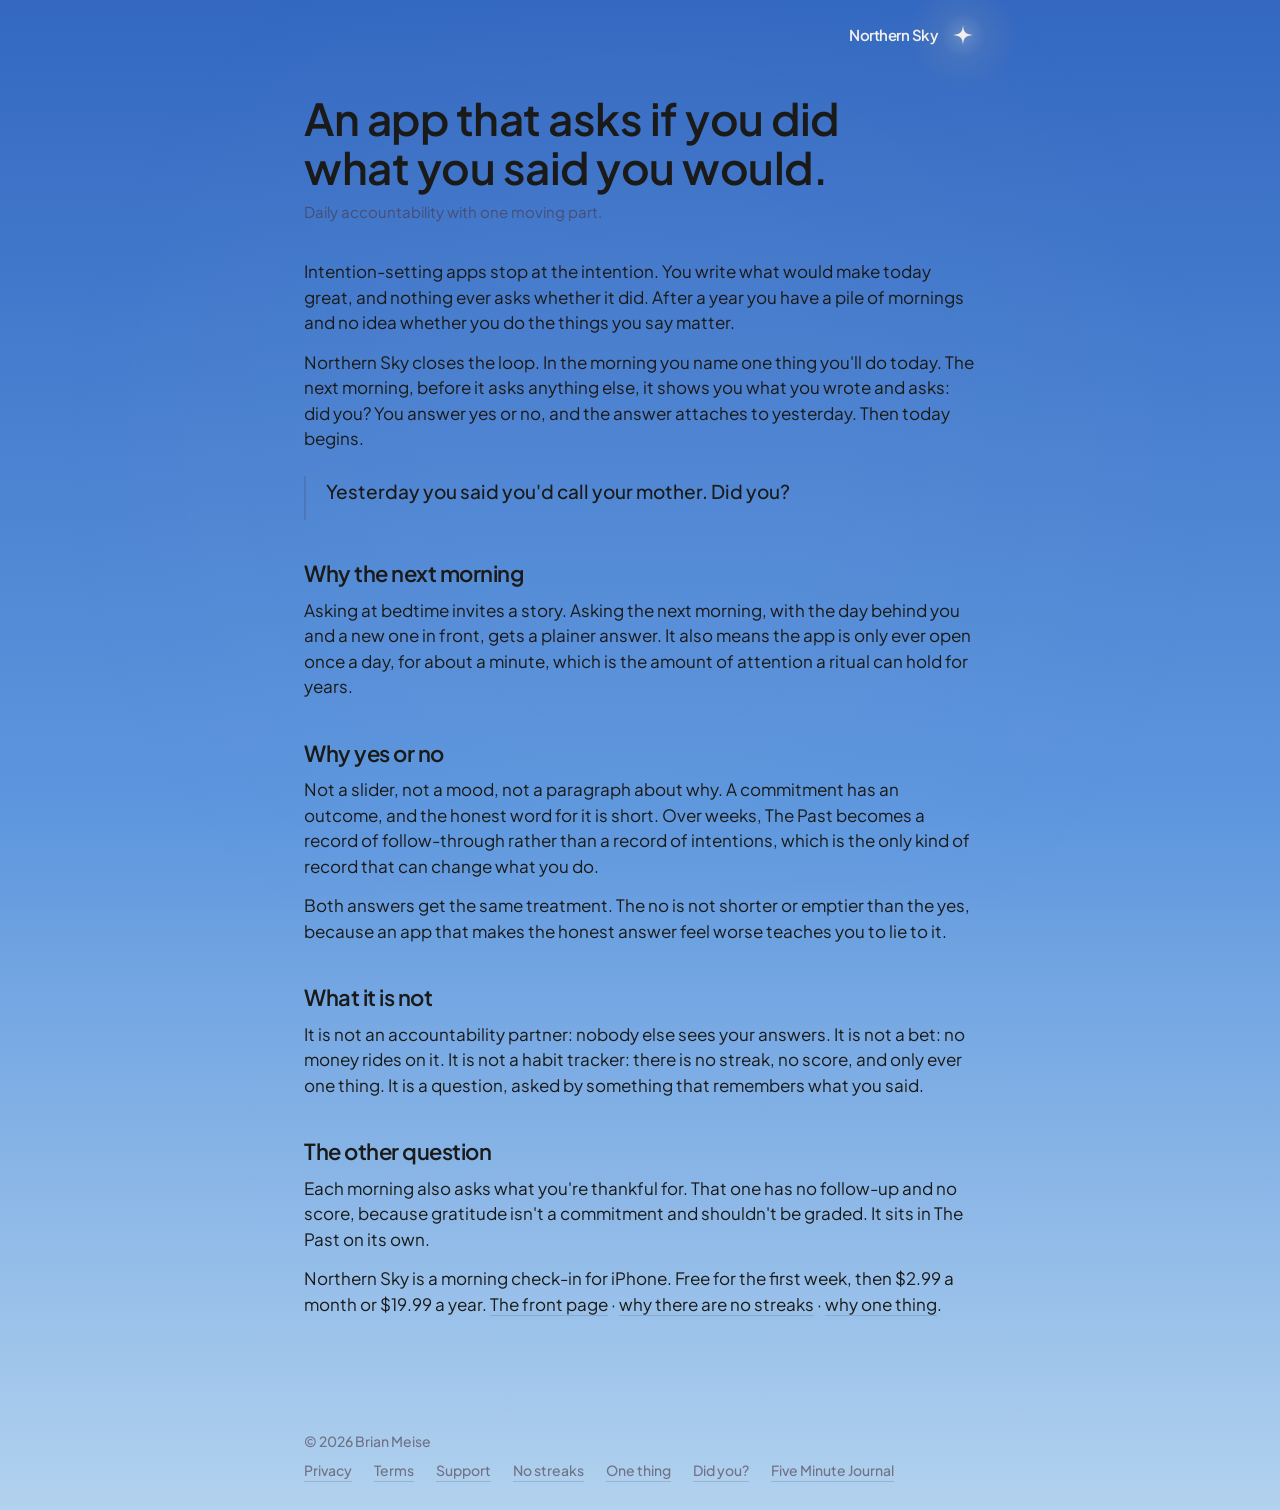
==== did-you.html @ 5e43bb33 "Add the four search pages, and link every page from every footer The pages from the 2026-09-06 lands" ====
<!DOCTYPE html>
<html lang="en">
<head>
<meta charset="utf-8">
<meta name="viewport" content="width=device-width, initial-scale=1, viewport-fit=cover">
<title>An app that asks if you did what you said you would</title>
<meta name="description" content="Northern Sky is a daily accountability app with one mechanism: you name one thing in the morning, and the next morning it asks whether you did it. No streaks, no partner, no stakes.">
<link rel="canonical" href="https://northernsky.app/did-you">
<meta property="og:title" content="An app that asks if you did what you said you would">
<meta property="og:description" content="Name one thing in the morning. The next morning, it asks whether you did it.">
<meta property="og:type" content="article">
<meta property="og:url" content="https://northernsky.app/did-you">
<meta name="apple-itunes-app" content="app-id=6809014456">
<meta name="theme-color" content="#2F63BE">
<link rel="icon" href="img/favicon.svg" type="image/svg+xml">
<link rel="icon" href="img/favicon-32.png" sizes="32x32" type="image/png">
<link rel="apple-touch-icon" href="img/apple-touch-icon.png">
<link rel="preconnect" href="https://fonts.googleapis.com">
<link rel="preconnect" href="https://fonts.gstatic.com" crossorigin>
<link href="https://fonts.googleapis.com/css2?family=Plus+Jakarta+Sans:wght@400;500;600&display=swap" rel="stylesheet">
<link rel="stylesheet" href="site.css">
</head>
<body>
<div class="breath" aria-hidden="true"></div>

<header>
  <div class="wrap">
    <a class="mark" href="./" aria-label="Northern Sky">
        <span class="word" aria-hidden="true">Northern Sky</span>
        <span class="polaris" aria-hidden="true">
          <i class="glow"></i>
          <svg viewBox="0 0 64 64"><path d="M32 8 C33.8 24.8 36.8 29 56 32 C36.8 35 33.8 39.2 32 56 C30.2 39.2 27.2 35 8 32 C27.2 29 30.2 24.8 32 8 Z" fill="currentColor"/></svg>
        </span>
      </a>
  </div>
</header>

<main class="doc">
  <div class="wrap">
    <h1>An app that asks if you did what you said you would.</h1>
    <p class="updated">Daily accountability with one moving part.</p>

    <p>Intention-setting apps stop at the intention. You write what would make today great, and nothing ever asks whether it did. After a year you have a pile of mornings and no idea whether you do the things you say matter.</p>

    <p>Northern Sky closes the loop. In the morning you name one thing you'll do today. The next morning, before it asks anything else, it shows you what you wrote and asks: did you? You answer yes or no, and the answer attaches to yesterday. Then today begins.</p>

    <div class="short"><p>Yesterday you said you'd call your mother. Did you?</p></div>

    <h2>Why the next morning</h2>

    <p>Asking at bedtime invites a story. Asking the next morning, with the day behind you and a new one in front, gets a plainer answer. It also means the app is only ever open once a day, for about a minute, which is the amount of attention a ritual can hold for years.</p>

    <h2>Why yes or no</h2>

    <p>Not a slider, not a mood, not a paragraph about why. A commitment has an outcome, and the honest word for it is short. Over weeks, The Past becomes a record of follow-through rather than a record of intentions, which is the only kind of record that can change what you do.</p>

    <p>Both answers get the same treatment. The no is not shorter or emptier than the yes, because an app that makes the honest answer feel worse teaches you to lie to it.</p>

    <h2>What it is not</h2>

    <p>It is not an accountability partner: nobody else sees your answers. It is not a bet: no money rides on it. It is not a habit tracker: there is no streak, no score, and only ever one thing. It is a question, asked by something that remembers what you said.</p>

    <h2>The other question</h2>

    <p>Each morning also asks what you're thankful for. That one has no follow-up and no score, because gratitude isn't a commitment and shouldn't be graded. It sits in The Past on its own.</p>

    <p>Northern Sky is a morning check-in for iPhone. Free for the first week, then $2.99 a month or $19.99 a year. <a href="./">The front page</a> · <a href="without-streaks">why there are no streaks</a> · <a href="one-thing">why one thing</a>.</p>
  </div>
</main>

<footer>
  <div class="wrap">
    <span>© 2026 Brian Meise</span>
    <nav>
      <a href="privacy">Privacy</a>
      <a href="terms">Terms</a>
      <a href="support">Support</a>
      <a href="without-streaks">No streaks</a>
      <a href="one-thing">One thing</a>
      <a href="did-you">Did you?</a>
      <a href="five-minute-journal-alternative">Five Minute Journal</a>
    </nav>
  </div>
</footer>

<script data-goatcounter="https://northernsky.goatcounter.com/count" async src="//gc.zgo.at/count.js"></script>
</body>
</html>
---- site.css ----
/* northernsky.app — the day sky from the app's Daybreak system, C2 Deep (ruled 2026-09-06).
   Values mirror src/lib/tokens.ts in the app repo (daybreak.stations.day and .predawn,
   daybreak.breath, color.*, font). Change them there first. The day station is a light
   station, so the ink is the day set and the pill is ink with white text. */
:root{
  --sky-top:#2F63BE;                     /* daybreak.stations.day.sky.stops[0] — overhead */
  --sky-mid:#5E97DE;                     /* stops[1] — the band the words sit in */
  --sky-low:#B9D7F0;                     /* stops[2] — the horizon */
  --sun:#FFDE7C;                         /* day.sky.sun.color */
  --sun-rim:rgb(255 245 214 / 45%);      /* day.sky.sun.rim at 45% — the edge goes through cream, never grey */
  --sun-out:rgb(255 245 214 / 0);
  --night-top:#121A48;                   /* daybreak.stations.predawn.sky.stops — the dawn layer of the wake */
  --night-mid:#1F2C74;
  --night-low:#3C4E9E;
  --deep-top:#080C24;                    /* predawn pulled toward black — the page's own, where the wake starts */
  --deep-mid:#101743;
  --deep-low:#222D6E;
  --star:#F3F0EB;                        /* inkOnDark — the stars belong to the night layer */
  --star-warm:#FFF3D6;                   /* a few stars carry the slight yellow the brand brief allows */
  --ink:#1A1A18;                         /* ink */
  --ink-muted:rgb(74 52 64 / 60%);       /* inkMuted */
  --line:rgb(74 52 64 / 18%);            /* line */
  --placeholder:rgb(74 52 64 / 35%);     /* placeholder */
  --raised:#FFFFFF;                      /* surfaceRaised */
  --ink-inverse:#FBFAF8;                 /* inkInverse — white on the ink pill */
  --font:'Plus Jakarta Sans',system-ui,-apple-system,sans-serif;
  --tracking:-0.5px;                     /* font.displayTracking */
  --hand-font:'Caveat','Bradley Hand','Segoe Print',cursive; /* the margin note only — the one place off the family, so it reads as written on the page, not set by it */
  --hand-ink:rgb(26 26 24 / 78%);        /* ink at an alpha: a pen, not a label */
  --breath-dur:46s;                      /* daybreak.breath.duration */
}
*{box-sizing:border-box}
/* Nothing may scroll sideways. The mark's glow spills past the right edge of a phone, and iOS
   Safari lets a finger scroll into anything that overflows unless the overflow is clipped on
   both html and body — `hidden` on body alone is not honoured there. `clip` is the modern
   value (iOS 16+); `hidden` stays as the fallback and the later line wins where clip exists. */
html{-webkit-text-size-adjust:100%;background:var(--sky-mid);overflow-x:hidden;overflow-x:clip}
body{
  margin:0;min-height:100svh;
  background:linear-gradient(to bottom,var(--sky-top) -6%,var(--sky-mid) 54%,var(--sky-low) 104%);color:var(--ink);
  font-family:var(--font);font-weight:500;font-size:17px;line-height:1.5;
  -webkit-font-smoothing:antialiased;overflow-x:hidden;overflow-x:clip;
}
a{color:inherit}

/* ---------- the sky ----------
   Transform and opacity only, like the app. Layers crossfade on opacity and drift on a
   transform; nothing animates a gradient, a size, or a position. The stops are the app's
   day station; the sun is a radial whose centre sits below the frame, drawn with the ramp
   DaybreakGround and the icon draw: the core, the rim at 34%, nothing at 72%.

   The landing page wakes on load (body.wake): it opens on a deep night with the stars out,
   the night thins into predawn, predawn thins into the day, the sun rises at the horizon,
   the stars dim to a faint twinkle that stays, Polaris blooms high right, the wordmark
   resolves letter by letter, then the page rises. Afterwards the twinkle, the sun's drift,
   the glow's pulse and the breath never stop. Under reduced motion every intro is skipped
   and the page sits at rest, in daylight with the faint stars. */
.sky{position:fixed;inset:0;overflow:hidden;pointer-events:none;z-index:0}
.sky .layer{position:absolute;inset:0}
.day{background:linear-gradient(to bottom,var(--sky-top) -6%,var(--sky-mid) 54%,var(--sky-low) 104%)}
.horizon{
  background:radial-gradient(circle 72vmax at 50% 106%,var(--sun) 0%,var(--sun-rim) 34%,var(--sun-out) 72%);
  animation:horizon-drift 52s ease-in-out 3.3s infinite alternate;
}
.wake .horizon{animation:appear 2.6s ease .9s both,horizon-drift 52s ease-in-out 3.3s infinite alternate}
@keyframes appear{from{opacity:0}}
@keyframes horizon-drift{from{transform:translate3d(0,0,0) scale(1)}to{transform:translate3d(-3vw,-2vh,0) scale(1.06)}}
/* The two skies before the day, stacked on top of it and gone at rest. `dawn` is the app's
   predawn station with its own first warmth below the horizon (predawn.sky.sun at strength
   .65: core → mid at 28% → rim at 54% → nothing at 76%); `night` is that sky before any
   warmth, deeper still. The wake thins the night into the dawn, then the dawn into the day,
   so the page starts dark and only gets lighter. */
.dawn{
  opacity:0;
  background:
    radial-gradient(circle 38vmax at 50% 124%,rgb(240 158 90 / 65%) 0%,rgb(176 98 138 / 55%) 28%,rgb(90 76 152 / 27%) 54%,rgb(90 76 152 / 0) 76%),
    linear-gradient(to bottom,var(--night-top) -6%,var(--night-mid) 54%,var(--night-low) 104%);
}
.night{opacity:0;background:linear-gradient(to bottom,var(--deep-top) -6%,var(--deep-mid) 54%,var(--deep-low) 104%)}
.wake .night{animation:settle 2.4s ease-in-out .2s both}
.wake .dawn{animation:settle 3.2s ease-in-out 1.6s both}
@keyframes settle{from{opacity:1}to{opacity:0}}

/* Stars: each one owns its position, size, base brightness, wake delay and twinkle period
   (set as custom properties by the script). Wake is opacity+scale from nothing; twinkle
   takes over the instant wake ends. The field is at full strength on the night and dims
   with it, but never goes out: a faint twinkle stays on the day sky. */
.stars{position:absolute;inset:0;opacity:.4}
.wake .stars{animation:starsdim 2.6s ease 2.2s both}
@keyframes starsdim{from{opacity:1}to{opacity:.4}}
.star{
  position:absolute;left:var(--x);top:var(--y);width:var(--s);height:var(--s);border-radius:50%;
  background:var(--star);opacity:var(--o);will-change:opacity,transform;
  animation:twinkle var(--t) ease-in-out var(--d2) infinite alternate;
}
.wake .star{animation:wake 1.4s cubic-bezier(.2,.7,.2,1) var(--d) both,twinkle var(--t) ease-in-out var(--d2) infinite alternate}
.star.bright{box-shadow:0 0 6px 1px rgb(243 240 235 / 45%)}
.star.warm{background:var(--star-warm)}
@keyframes wake{from{opacity:0;transform:scale(.3)}to{opacity:var(--o);transform:scale(1)}}
@keyframes twinkle{from{opacity:var(--o)}to{opacity:calc(var(--o) * .22)}}

/* The breath: a barely-lighter disc of the ground, drifting on a transform so
   a held page never reads frozen. Transform and opacity only. */
.breath{position:fixed;inset:0;overflow:hidden;pointer-events:none;z-index:0}
.breath::before{
  content:"";position:absolute;left:50%;top:50%;
  width:95vmax;height:95vmax;margin:-47.5vmax 0 0 -47.5vmax;border-radius:50%;
  background:radial-gradient(circle,rgb(255 255 255 / 5%) 0 22%,rgb(255 255 255 / 0) 70%);
  opacity:.55;
  animation:breath var(--breath-dur) ease-in-out infinite alternate;
}
@keyframes breath{
  from{transform:translate3d(0,0,0) scale(1)}
  to{transform:translate3d(6vw,-5vh,0) scale(1.12)}
}
@media (prefers-reduced-motion:reduce){
  .breath::before,.night,.dawn,.horizon,.stars,.star,.polaris svg,.glow,.word span,.rise{animation:none !important}
}

/* ---------- shared chrome ---------- */
.wrap{position:relative;z-index:1;width:100%;max-width:720px;margin:0 auto;padding:0 24px}
/* The mark sits high right, where the star sits on the icon: wordmark, then Polaris with a
   warm glow behind it. The glow blooms on the landing page and then breathes; on the other
   pages it simply rests. */
header{padding:22px 0}
header .wrap{display:flex;justify-content:flex-end}
.mark{display:inline-flex;align-items:center;gap:12px;text-decoration:none;color:var(--star);font-weight:600;font-size:15px;letter-spacing:var(--tracking)} /* the whole mark is white on every sky */
.word{display:inline-flex}
.word span{display:inline-block;white-space:pre}
.wake .word span{animation:resolve .7s cubic-bezier(.2,.7,.2,1) calc(2.35s + var(--i) * 45ms) both}
@keyframes resolve{from{opacity:0;transform:translate3d(0,5px,0)}}
.polaris{position:relative;width:26px;height:26px;display:grid;place-items:center}
.polaris svg{position:relative;width:26px;height:26px;display:block}
.wake .polaris svg{animation:bloom 1.5s cubic-bezier(.2,.7,.2,1) 1.7s both}
@keyframes bloom{from{opacity:0;transform:scale(.4)}}
.glow{position:absolute;left:50%;top:50%;width:120px;height:120px;margin:-60px 0 0 -60px;border-radius:50%;
  background:radial-gradient(circle,rgb(255 244 214 / 42%) 0%,rgb(245 206 140 / 13%) 26%,rgb(245 206 140 / 0) 66%);
  opacity:.55;animation:pulse 7s ease-in-out 4.3s infinite alternate}
.wake .glow{animation:flare 2.6s ease 1.7s both,pulse 7s ease-in-out 4.3s infinite alternate}
@keyframes flare{0%{opacity:0;transform:scale(.3)}55%{opacity:.85;transform:scale(1.25)}100%{opacity:.55;transform:scale(1)}}
@keyframes pulse{from{opacity:.55;transform:scale(1)}to{opacity:.78;transform:scale(1.1)}}
footer{padding:28px 0 max(28px,env(safe-area-inset-bottom));font-size:14px;color:var(--ink-muted)}
footer .wrap{display:flex;flex-wrap:wrap;gap:8px 22px;align-items:center;justify-content:space-between}
footer nav{display:flex;gap:22px;flex-wrap:wrap}
footer a{color:var(--ink-muted);text-decoration:none;border-bottom:1px solid var(--line)}
footer a:hover{color:var(--ink);border-color:var(--ink)}

/* ---------- the landing page: everything above the fold ---------- */
.shell{position:relative;z-index:1;min-height:100svh;display:flex;flex-direction:column;overflow-x:clip}
/* The page follows the star up: each block carries its own --i. At rest it is simply there. */
.wake .rise{animation:rise 1s cubic-bezier(.2,.7,.2,1) calc(3.4s + var(--i) * 150ms) both}
@keyframes rise{from{opacity:0;transform:translate3d(0,14px,0)}}
.hero{flex:1;display:flex;align-items:center}
.hero .wrap{max-width:640px;text-align:center;padding-top:16px;padding-bottom:32px}
.eyebrow{margin:0 0 18px;font-size:15px;color:var(--ink-muted)}
h1{
  font-weight:600;letter-spacing:var(--tracking);line-height:1.12;text-wrap:balance;
  font-size:clamp(34px,7.2vw,52px);margin:0 0 18px;
}
/* The lede is two questions, one per line, and the block is exactly as wide as the longer
   one so its right edge is the end of the first question. That is what the arrow points at. */
.lede{position:relative;width:fit-content;margin:0 auto 34px;max-width:32em;font-size:clamp(17px,2.2vw,19px);line-height:1.45;color:var(--ink)}
.q{margin:0;text-wrap:balance}
/* The morning-after line is not a third question. It is a note in the margin, in a hand,
   below and to the right, with a drawn arrow curling up past the second question to the
   end of the first. Ink at an alpha so it sits under the questions; the rotation is on an
   inner span so the rise animation's transform never fights it. */
.hand{margin:12px 0 0;text-align:right;font:500 clamp(20px,2.5vw,23px)/1.1 var(--hand-font);color:var(--hand-ink);letter-spacing:0}
.hand span{display:inline-block;transform:rotate(-2.5deg) translate3d(6px,0,0)}
.arrow{position:absolute;right:-25px;top:4px;width:44px;height:60px;fill:none;stroke:var(--hand-ink);stroke-width:2;stroke-linecap:round;stroke-linejoin:round}

/* One pill: field and button. Controls on a dark station are white with ink. */
.capture{margin:0 auto;max-width:460px}
.row{
  display:flex;gap:8px;padding:6px;border-radius:999px;
  background:var(--raised);border:1px solid var(--line);
}
.row input{
  flex:1;min-width:0;height:44px;padding:0 18px;border:0;border-radius:999px;
  background:transparent;color:var(--ink);font:inherit;font-size:17px; /* never below 16px on iOS */
  outline:none;
}
.row input::placeholder{color:var(--placeholder)}
.row input:focus-visible{box-shadow:inset 0 0 0 1.5px var(--line)}
.pill{
  height:44px;padding:0 22px;border:0;border-radius:999px;white-space:nowrap;
  background:var(--ink);color:var(--ink-inverse);font:inherit;font-weight:600;font-size:16px;
  cursor:pointer;transition:opacity .2s ease,transform .2s ease;
}
.pill:hover{opacity:.92}
.pill:active{transform:scale(.98)}
.pill[disabled]{opacity:.6;cursor:default}
.hp{position:absolute;left:-9999px;width:1px;height:1px;opacity:0}
.note{margin:14px 0 0;font-size:14px;line-height:1.45;color:var(--ink-muted)}
.note[data-state="done"]{color:var(--ink)}
/* Narrow screens: two stacked pills, same width, same height — the dark field over the white
   button, the way the app stacks its yesterday answers. flex:none matters: in a column, flex:1's
   zero basis beats the height and the field collapses to its text. */
@media (max-width:480px){
  .row{flex-direction:column;gap:10px;padding:0;background:transparent;border:0;border-radius:0}
  .row input{flex:none;width:100%;height:48px;text-align:center;border:1px solid var(--line);background:var(--raised)}
  .row input:focus-visible{box-shadow:none;border-color:var(--ink-muted)}
  .pill{width:100%;height:48px}
}
@media (prefers-reduced-motion:reduce){.pill{transition:none}}

/* ---------- documents: privacy, terms, support ---------- */
.doc{padding:24px 0 72px}
.doc h1{font-size:clamp(32px,6vw,44px);margin:0 0 8px}
.doc .updated{color:var(--ink-muted);font-size:15px;margin:0 0 36px}
.doc h2{font-weight:600;font-size:22px;letter-spacing:var(--tracking);line-height:1.25;margin:40px 0 10px}
.doc h3{font-weight:600;font-size:17px;margin:26px 0 8px}
.doc p,.doc li{margin:0 0 14px;font-weight:400;color:var(--ink)}
.doc li{margin-bottom:10px}
.doc ul{padding-left:20px;margin:0 0 14px}
.doc strong{font-weight:600}
.doc a{color:var(--ink);text-decoration:none;border-bottom:1px solid var(--line)}
.doc a:hover{border-color:var(--ink)}
.doc .short{padding:2px 0 2px 20px;border-left:2px solid var(--line);margin:24px 0}
.doc .short p{font-weight:500;font-size:19px;line-height:1.4}
.doc .addr{font-size:22px;font-weight:600;letter-spacing:var(--tracking);margin:0 0 6px}
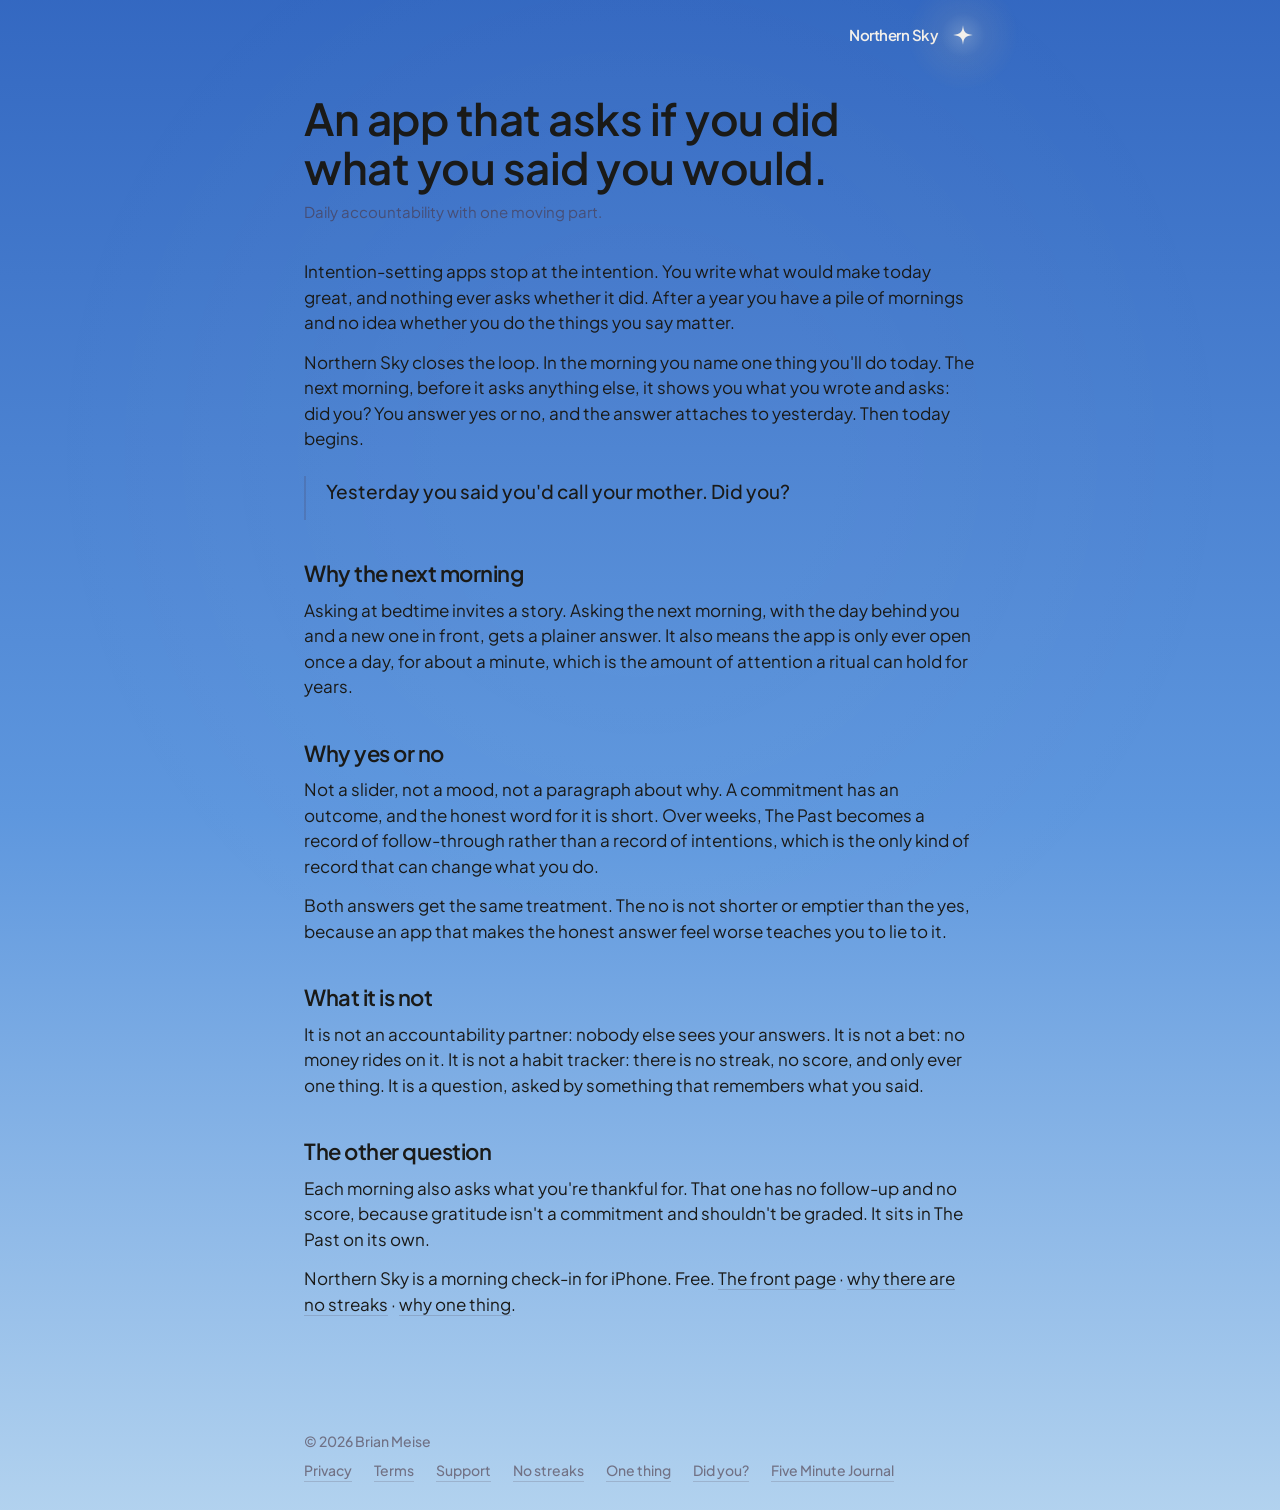
==== commit d23307de: "Say the app is free and local: privacy, terms, support and the search pages The app went free with n" ====
--- a/did-you.html
+++ b/did-you.html
@@ -64,7 +64,7 @@
 
     <p>Each morning also asks what you're thankful for. That one has no follow-up and no score, because gratitude isn't a commitment and shouldn't be graded. It sits in The Past on its own.</p>
 
-    <p>Northern Sky is a morning check-in for iPhone. Free for the first week, then $2.99 a month or $19.99 a year. <a href="./">The front page</a> · <a href="without-streaks">why there are no streaks</a> · <a href="one-thing">why one thing</a>.</p>
+    <p>Northern Sky is a morning check-in for iPhone. Free. <a href="./">The front page</a> · <a href="without-streaks">why there are no streaks</a> · <a href="one-thing">why one thing</a>.</p>
   </div>
 </main>
 
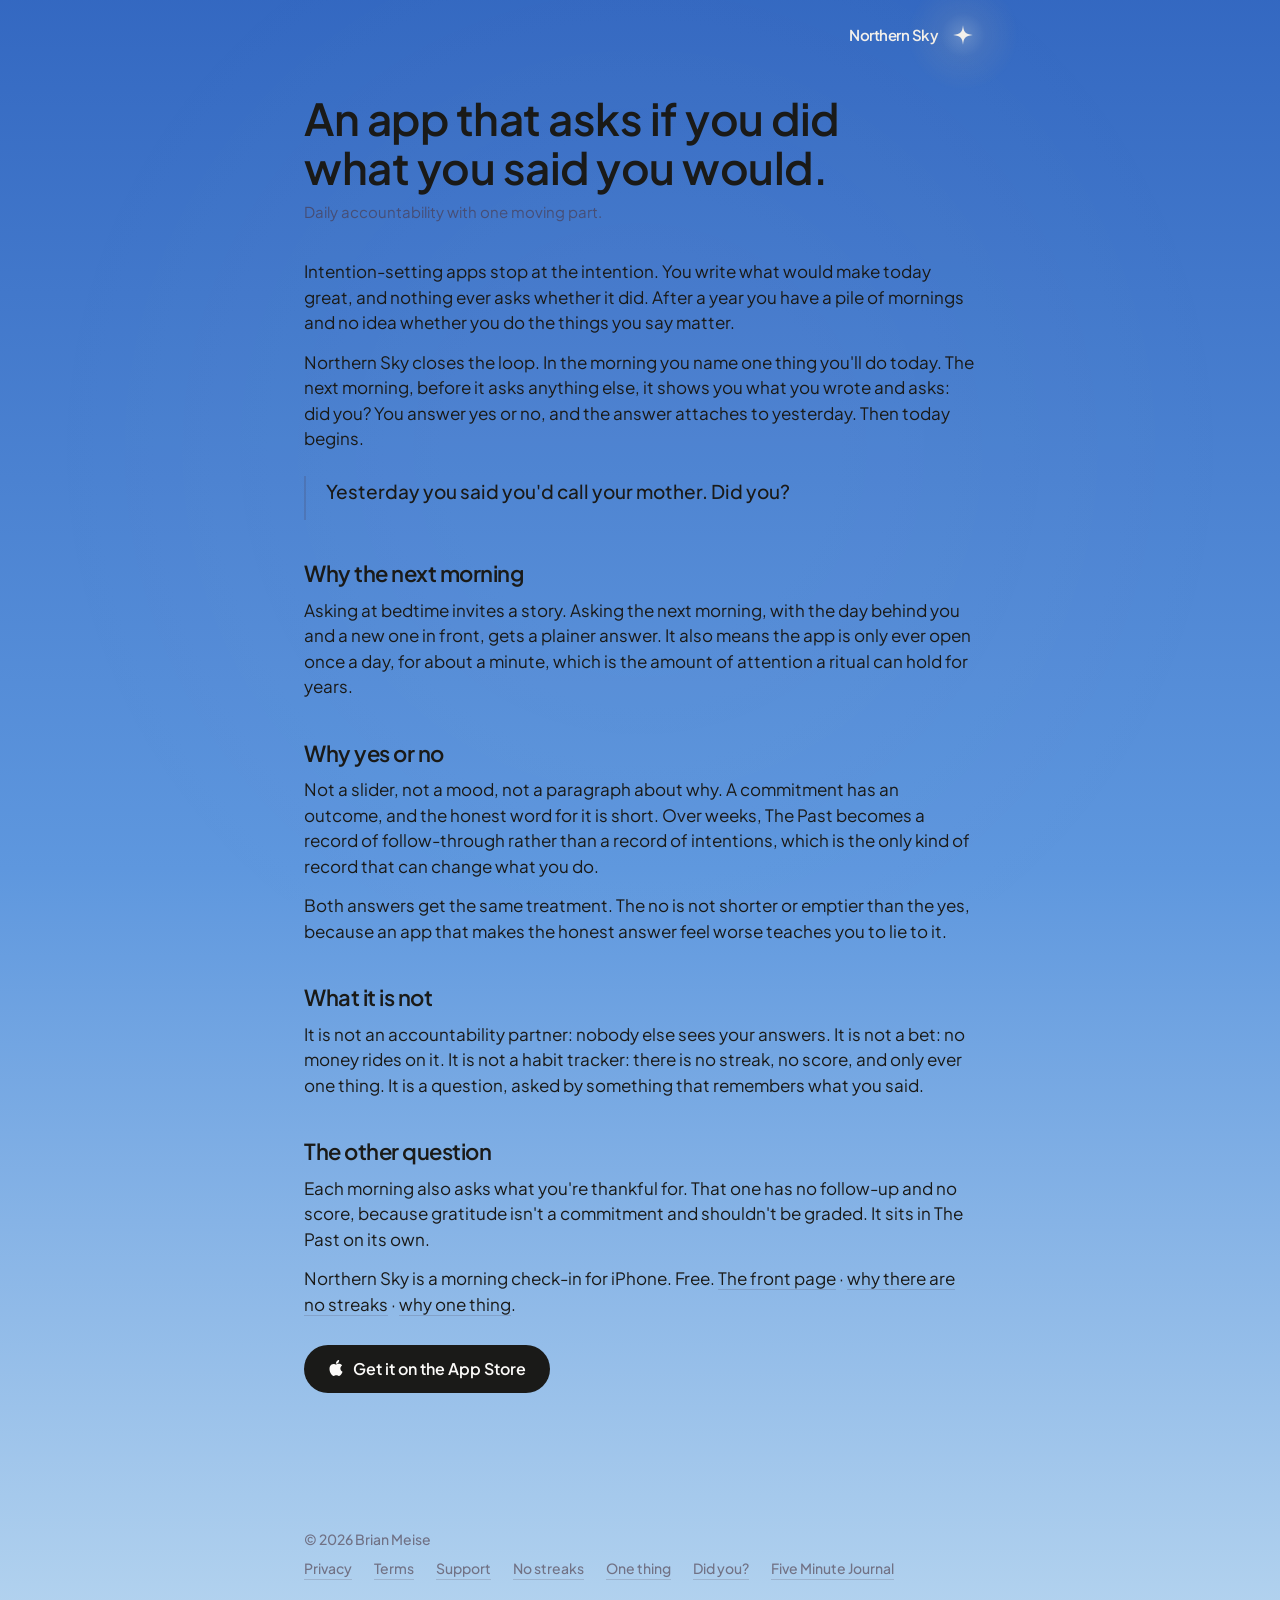
==== commit c87a40b0: "Swap the waitlist for the App Store link, on the front page and the search pages Northern Sky went l" ====
--- a/did-you.html
+++ b/did-you.html
@@ -65,6 +65,14 @@
     <p>Each morning also asks what you're thankful for. That one has no follow-up and no score, because gratitude isn't a commitment and shouldn't be graded. It sits in The Past on its own.</p>
 
     <p>Northern Sky is a morning check-in for iPhone. Free. <a href="./">The front page</a> · <a href="without-streaks">why there are no streaks</a> · <a href="one-thing">why one thing</a>.</p>
+
+    <div class="get">
+      <a class="cta" data-store-link data-goatcounter-click="cta-appstore"
+         href="https://apps.apple.com/app/apple-store/id6809014456?pt=129208576&amp;ct=website&amp;mt=8">
+        <svg width="16" height="16" viewBox="0 0 24 24" fill="currentColor" aria-hidden="true"><path d="M12.152 6.896c-.948 0-2.415-1.078-3.96-1.04-2.04.027-3.91 1.183-4.961 3.014-2.117 3.675-.546 9.103 1.519 12.09 1.013 1.454 2.208 3.09 3.792 3.039 1.52-.065 2.09-.987 3.935-.987 1.831 0 2.35.987 3.96.948 1.637-.026 2.676-1.48 3.676-2.948 1.156-1.688 1.636-3.325 1.662-3.415-.039-.013-3.182-1.221-3.22-4.857-.026-3.04 2.48-4.494 2.597-4.559-1.429-2.09-3.623-2.324-4.39-2.376-2-.156-3.675 1.09-4.61 1.09zm3.24-2.916c.83-1.014 1.404-2.42 1.25-3.822-1.207.049-2.664.805-3.523 1.816-.771.9-1.443 2.34-1.264 3.72 1.35.104 2.723-.688 3.537-1.714z"/></svg>
+        Get it on the App Store
+      </a>
+    </div>
   </div>
 </main>
 
@@ -83,6 +91,7 @@
   </div>
 </footer>
 
+<script src="store.js"></script>
 <script data-goatcounter="https://northernsky.goatcounter.com/count" async src="//gc.zgo.at/count.js"></script>
 </body>
 </html>
--- a/site.css
+++ b/site.css
@@ -169,40 +169,22 @@
 .hand span{display:inline-block;transform:rotate(-2.5deg) translate3d(6px,0,0)}
 .arrow{position:absolute;right:-25px;top:4px;width:44px;height:60px;fill:none;stroke:var(--hand-ink);stroke-width:2;stroke-linecap:round;stroke-linejoin:round}
 
-/* One pill: field and button. Controls on a dark station are white with ink. */
-.capture{margin:0 auto;max-width:460px}
-.row{
-  display:flex;gap:8px;padding:6px;border-radius:999px;
-  background:var(--raised);border:1px solid var(--line);
-}
-.row input{
-  flex:1;min-width:0;height:44px;padding:0 18px;border:0;border-radius:999px;
-  background:transparent;color:var(--ink);font:inherit;font-size:17px; /* never below 16px on iOS */
-  outline:none;
-}
-.row input::placeholder{color:var(--placeholder)}
-.row input:focus-visible{box-shadow:inset 0 0 0 1.5px var(--line)}
-.pill{
-  height:44px;padding:0 22px;border:0;border-radius:999px;white-space:nowrap;
-  background:var(--ink);color:var(--ink-inverse);font:inherit;font-weight:600;font-size:16px;
-  cursor:pointer;transition:opacity .2s ease,transform .2s ease;
-}
-.pill:hover{opacity:.92}
-.pill:active{transform:scale(.98)}
-.pill[disabled]{opacity:.6;cursor:default}
-.hp{position:absolute;left:-9999px;width:1px;height:1px;opacity:0}
+/* The one ask: the App Store link, the same ink pill with white text the email form's button
+   was (it replaced the form at launch, 2026-09-30), with Apple's mark in front. The rise sits
+   on the .get wrapper, never on the link, so the press's transform has nothing to fight. */
+.get{margin:0 auto}
+.cta{
+  display:inline-flex;align-items:center;justify-content:center;gap:9px;
+  height:48px;padding:0 24px;border-radius:999px;white-space:nowrap;text-decoration:none;
+  background:var(--ink);color:var(--ink-inverse);font-weight:600;font-size:16px;
+  transition:opacity .2s ease,transform .2s ease;
+}
+.cta svg{flex:none;margin-top:-2px} /* Apple's mark is bottom-heavy; lifted to sit on the text's centre */
+.cta:hover{opacity:.92}
+.cta:active{transform:scale(.98)}
+.cta:focus-visible{outline:2px solid var(--ink);outline-offset:3px}
 .note{margin:14px 0 0;font-size:14px;line-height:1.45;color:var(--ink-muted)}
-.note[data-state="done"]{color:var(--ink)}
-/* Narrow screens: two stacked pills, same width, same height — the dark field over the white
-   button, the way the app stacks its yesterday answers. flex:none matters: in a column, flex:1's
-   zero basis beats the height and the field collapses to its text. */
-@media (max-width:480px){
-  .row{flex-direction:column;gap:10px;padding:0;background:transparent;border:0;border-radius:0}
-  .row input{flex:none;width:100%;height:48px;text-align:center;border:1px solid var(--line);background:var(--raised)}
-  .row input:focus-visible{box-shadow:none;border-color:var(--ink-muted)}
-  .pill{width:100%;height:48px}
-}
-@media (prefers-reduced-motion:reduce){.pill{transition:none}}
+@media (prefers-reduced-motion:reduce){.cta{transition:none}}
 
 /* ---------- documents: privacy, terms, support ---------- */
 .doc{padding:24px 0 72px}
@@ -219,3 +201,6 @@
 .doc .short{padding:2px 0 2px 20px;border-left:2px solid var(--line);margin:24px 0}
 .doc .short p{font-weight:500;font-size:19px;line-height:1.4}
 .doc .addr{font-size:22px;font-weight:600;letter-spacing:var(--tracking);margin:0 0 6px}
+/* The search pages close on the same store link. `.doc a` would ink the text and underline it. */
+.doc .get{margin:28px 0 36px}
+.doc .cta{color:var(--ink-inverse);border-bottom:0}
